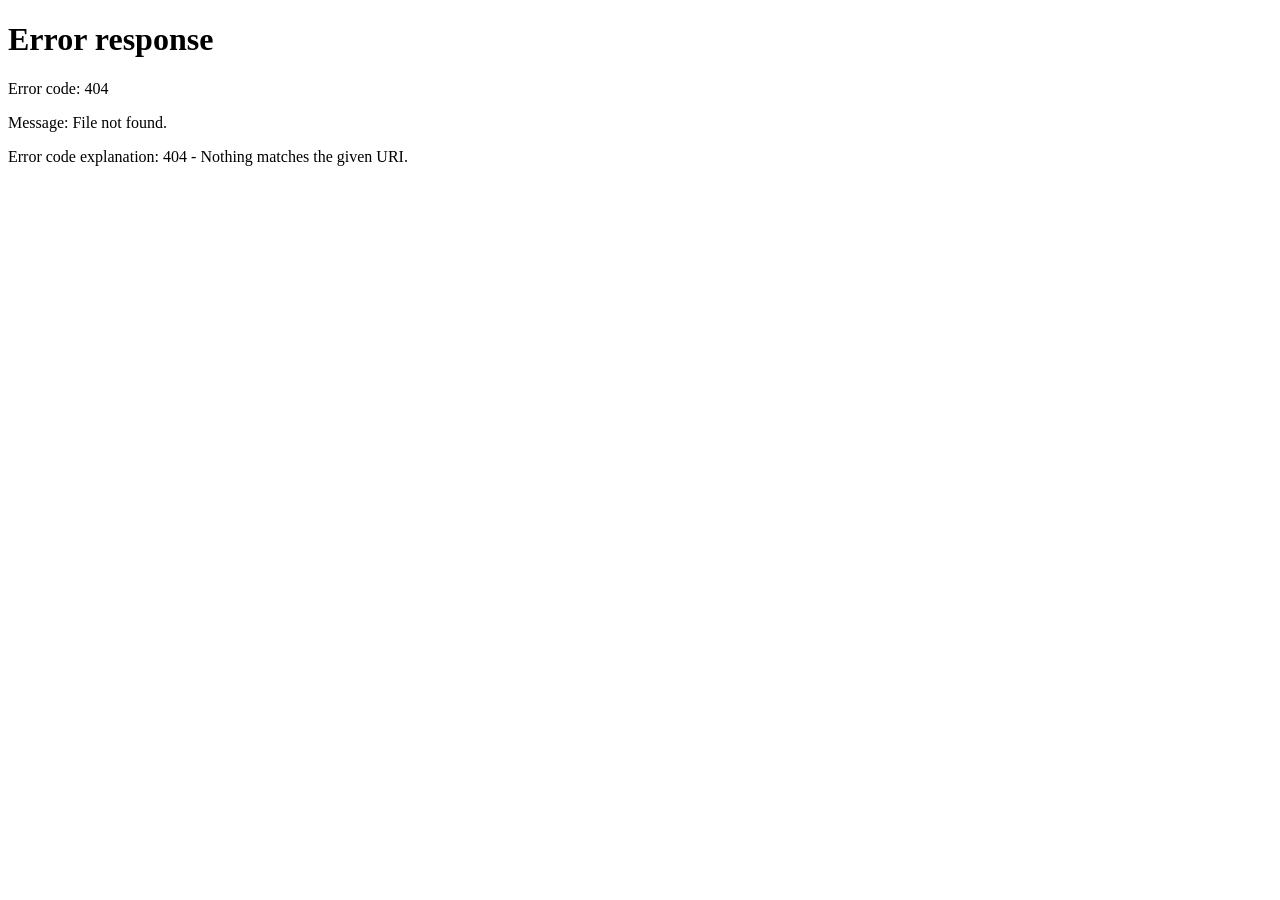
==== index.html @ 526b2ed6 "Add mobile-first FareSense index.html" ====
<!DOCTYPE html>
<html lang="en">
<head>
  <meta charset="UTF-8" />
  <meta name="viewport" content="width=device-width, initial-scale=1, viewport-fit=cover" />
  <meta name="theme-color" content="#0b0f14" />
  <meta name="apple-mobile-web-app-capable" content="yes" />
  <meta name="apple-mobile-web-app-status-bar-style" content="black-translucent" />
  <meta name="apple-mobile-web-app-title" content="FareSense" />
  <title>FareSense — Uber Driver Profit Copilot</title>
  <meta name="description" content="Decide in seconds whether an Uber offer is actually profitable after pickup miles, fuel, and wear. Built by Futuret3ch and MemeTorrent." />
</head>
<body>
<p>Loading FareSense…</p>
<script>location.replace('./app.html')</script>
</body>
</html>
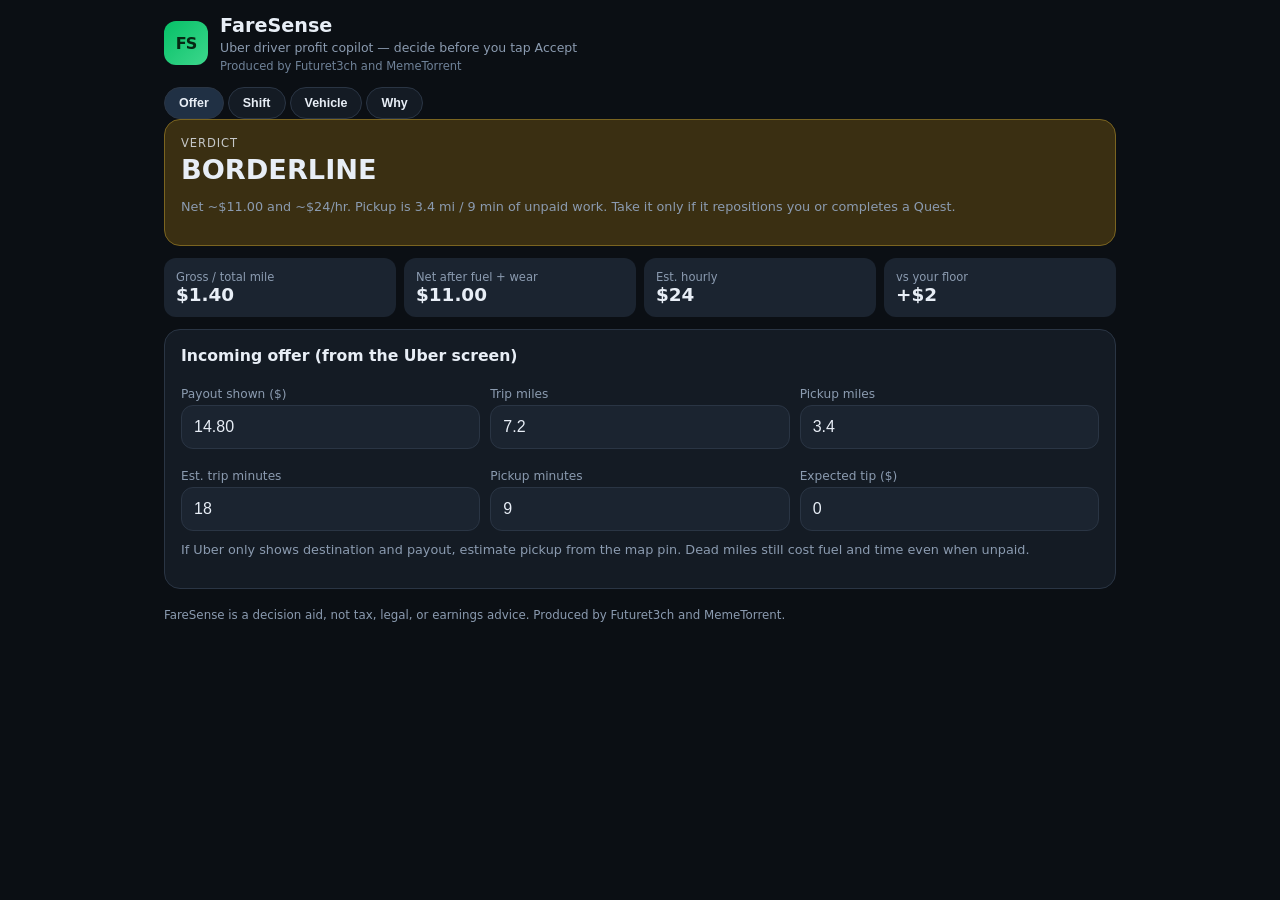
==== commit 3b903345: "Replace stub index with full mobile FareSense UI" ====
--- a/index.html
+++ b/index.html
@@ -9,9 +9,116 @@
   <meta name="apple-mobile-web-app-title" content="FareSense" />
   <title>FareSense — Uber Driver Profit Copilot</title>
   <meta name="description" content="Decide in seconds whether an Uber offer is actually profitable after pickup miles, fuel, and wear. Built by Futuret3ch and MemeTorrent." />
+  <link rel="stylesheet" href="styles.css" />
 </head>
 <body>
-<p>Loading FareSense…</p>
-<script>location.replace('./app.html')</script>
+  <div class="wrap">
+    <header>
+      <div class="brand">
+        <div class="logo">FS</div>
+        <div>
+          <h1>FareSense</h1>
+          <div class="sub">Uber driver profit copilot — decide before you tap Accept</div>
+          <div class="byline">Produced by Futuret3ch and MemeTorrent</div>
+        </div>
+      </div>
+    </header>
+    <nav class="tabs">
+      <button class="active" data-tab="offer">Offer</button>
+      <button data-tab="shift">Shift</button>
+      <button data-tab="vehicle">Vehicle</button>
+      <button data-tab="why">Why</button>
+    </nav>
+    <section id="tab-offer">
+      <div id="verdict" class="verdict maybe">
+        <div class="kicker">Verdict</div>
+        <h3 id="verdictTitle">Set your vehicle, then punch in the offer</h3>
+        <p id="verdictText" class="hint">Pickup miles are the silent profit killer. This tool prices them in.</p>
+      </div>
+      <div class="metrics">
+        <div class="metric"><span>Gross / total mile</span><b id="mGross">—</b></div>
+        <div class="metric"><span>Net after fuel + wear</span><b id="mNet">—</b></div>
+        <div class="metric"><span>Est. hourly</span><b id="mHour">—</b></div>
+        <div class="metric"><span>vs your floor</span><b id="mFloor">—</b></div>
+      </div>
+      <div class="card">
+        <h2>Incoming offer (from the Uber screen)</h2>
+        <div class="grid three">
+          <div><label>Payout shown ($)</label><input id="payout" type="number" inputmode="decimal" step="0.01" value="14.80" /></div>
+          <div><label>Trip miles</label><input id="tripMiles" type="number" inputmode="decimal" step="0.1" value="7.2" /></div>
+          <div><label>Pickup miles</label><input id="pickupMiles" type="number" inputmode="decimal" step="0.1" value="3.4" /></div>
+          <div><label>Est. trip minutes</label><input id="tripMin" type="number" inputmode="numeric" value="18" /></div>
+          <div><label>Pickup minutes</label><input id="pickupMin" type="number" inputmode="numeric" value="9" /></div>
+          <div><label>Expected tip ($)</label><input id="tip" type="number" inputmode="decimal" step="0.01" value="0" /></div>
+        </div>
+        <p class="hint" style="margin-top:10px">If Uber only shows destination and payout, estimate pickup from the map pin. Dead miles still cost fuel and time even when unpaid.</p>
+      </div>
+    </section>
+    <section id="tab-shift" class="hidden">
+      <div class="card">
+        <h2>Log this offer into today's shift</h2>
+        <div class="row-actions">
+          <button class="btn" id="logTake">Log as accepted</button>
+          <button class="btn ghost" id="logSkip">Log as declined</button>
+        </div>
+        <p class="hint" style="margin-top:10px">Numbers stay on this device only. No account, no upload.</p>
+      </div>
+      <div class="card">
+        <h2>Today</h2>
+        <div class="metrics">
+          <div class="metric"><span>Gross logged</span><b id="sGross">$0</b></div>
+          <div class="metric"><span>Net after vehicle</span><b id="sNet">$0</b></div>
+          <div class="metric"><span>Active minutes</span><b id="sMin">0</b></div>
+          <div class="metric"><span>True hourly</span><b id="sHour">—</b></div>
+        </div>
+        <div style="overflow:auto; margin-top:12px">
+          <table>
+            <thead><tr><th>Time</th><th>Action</th><th>Payout</th><th>Miles</th><th>Net</th></tr></thead>
+            <tbody id="shiftBody"></tbody>
+          </table>
+        </div>
+        <div class="row-actions">
+          <button class="btn ghost" id="clearShift">Clear today</button>
+        </div>
+      </div>
+    </section>
+    <section id="tab-vehicle" class="hidden">
+      <div class="card">
+        <h2>Your real cost of rolling</h2>
+        <div class="grid">
+          <div><label>Fuel price ($ / gal or kWh)</label><input id="fuelPrice" type="number" step="0.01" value="3.89" /></div>
+          <div><label>MPG or mi/kWh</label><input id="mpg" type="number" step="0.1" value="28" /></div>
+          <div><label>Wear / insurance / maint ($ / mile)</label><input id="wear" type="number" step="0.01" value="0.22" /></div>
+          <div><label>Minimum acceptable net $/hour</label><input id="floor" type="number" step="1" value="22" /></div>
+          <div><label>Tax set-aside %</label><input id="taxPct" type="number" step="1" value="25" /></div>
+          <div>
+            <label>IRS mileage reference</label>
+            <select id="irs">
+              <option value="0.76" selected>Jul–Dec 2026 · $0.76</option>
+              <option value="0.725">Jan–Jun 2026 · $0.725</option>
+            </select>
+          </div>
+        </div>
+        <p class="hint" style="margin-top:10px">Default wear of $0.22/mi is a conservative all-in for a typical mid-size sedan after fuel. IRS rate is a tax deduction, not cash — FareSense uses operating cost for the verdict.</p>
+      </div>
+    </section>
+    <section id="tab-why" class="hidden">
+      <div class="card">
+        <h2>The problem this solves</h2>
+        <p class="hint">Uber’s 2026 driver app still does not answer the question that matters in the 8-second accept window:</p>
+        <p><b>“After I drive to the rider, burn fuel, and put miles on this car, is this trip above my floor?”</b></p>
+        <p class="hint">Trackers tell you after the fact. Automation taps for you. FareSense is the missing middle.</p>
+      </div>
+      <div class="card">
+        <h2>Produced by</h2>
+        <p><b>Futuret3ch</b> — product and engineering.</p>
+        <p><b>MemeTorrent</b> — driver experience and distribution.</p>
+      </div>
+    </section>
+    <footer>
+      FareSense is a decision aid, not tax, legal, or earnings advice. Produced by Futuret3ch and MemeTorrent.
+    </footer>
+  </div>
+  <script src="app.js"></script>
 </body>
-</html>+</html>
--- a/styles.css
+++ b/styles.css
@@ -0,0 +1,91 @@
+:root {
+      --bg: #0b0f14;
+      --panel: #141b24;
+      --panel-2: #1b2430;
+      --line: #2a3544;
+      --text: #e8eef6;
+      --muted: #8b9bb0;
+      --green: #3dd68c;
+      --green-dim: #163528;
+      --amber: #f5c542;
+      --amber-dim: #3a2f12;
+      --red: #ff6b6b;
+      --red-dim: #3a1618;
+      --uber: #06c167;
+      --safe-b: env(safe-area-inset-bottom);
+      --safe-t: env(safe-area-inset-top);
+    }
+    * { box-sizing: border-box; -webkit-tap-highlight-color: transparent; }
+    html, body { margin: 0; padding: 0; background: var(--bg); color: var(--text);
+      font-family: ui-sans-serif, system-ui, -apple-system, Segoe UI, Roboto, Helvetica, Arial, sans-serif; }
+    body { min-height: 100dvh; padding-bottom: calc(72px + var(--safe-b)); }
+    .wrap { max-width: 980px; margin: 0 auto; padding: calc(14px + var(--safe-t)) 14px 24px; }
+    header { margin-bottom: 14px; }
+    .brand { display: flex; gap: 12px; align-items: center; }
+    .logo {
+      width: 44px; height: 44px; border-radius: 12px; flex-shrink: 0;
+      background: linear-gradient(135deg, #06c167, #3dd68c);
+      display: grid; place-items: center; font-weight: 800; color: #062813; letter-spacing: -1px;
+    }
+    h1 { font-size: 1.2rem; margin: 0; line-height: 1.2; }
+    .sub { color: var(--muted); font-size: 0.78rem; margin-top: 3px; line-height: 1.35; }
+    .byline { color: #6f8298; font-size: 0.72rem; margin-top: 2px; }
+    nav.tabs {
+      position: fixed; left: 0; right: 0; bottom: 0; z-index: 20;
+      display: grid; grid-template-columns: repeat(4, 1fr); gap: 4px;
+      padding: 8px 10px calc(10px + var(--safe-b));
+      background: rgba(11,15,20,0.94); border-top: 1px solid var(--line);
+      backdrop-filter: blur(10px);
+    }
+    nav.tabs button {
+      background: transparent; border: 0; color: var(--muted);
+      padding: 10px 4px; border-radius: 12px; cursor: pointer; font-size: 0.78rem; font-weight: 600;
+    }
+    nav.tabs button.active { background: #203044; color: var(--text); }
+    .card {
+      background: var(--panel); border: 1px solid var(--line); border-radius: 16px;
+      padding: 16px; margin-bottom: 12px;
+    }
+    h2 { font-size: 0.98rem; margin: 0 0 12px; }
+    label { display: block; font-size: 0.76rem; color: var(--muted); margin: 10px 0 4px; }
+    input, select {
+      width: 100%; background: var(--panel-2); border: 1px solid var(--line);
+      color: var(--text); border-radius: 12px; padding: 12px; font-size: 16px;
+    }
+    .grid { display: grid; grid-template-columns: 1fr 1fr; gap: 10px; }
+    .grid.three { grid-template-columns: 1fr 1fr; }
+    @media (min-width: 720px) {
+      .grid.three { grid-template-columns: repeat(3, 1fr); }
+      body { padding-bottom: 24px; }
+      nav.tabs {
+        position: static; display: flex; background: transparent; border: 0;
+        padding: 0; margin-top: 12px; backdrop-filter: none;
+      }
+      nav.tabs button {
+        background: var(--panel); border: 1px solid var(--line); color: var(--text);
+        padding: 8px 14px; border-radius: 999px;
+      }
+    }
+    .verdict { border-radius: 16px; padding: 16px; margin-bottom: 12px; border: 1px solid; }
+    .verdict.take { background: var(--green-dim); border-color: #2a7a52; }
+    .verdict.maybe { background: var(--amber-dim); border-color: #7a6420; }
+    .verdict.skip { background: var(--red-dim); border-color: #7a2a2e; }
+    .verdict .kicker { font-size: 0.72rem; letter-spacing: 0.08em; text-transform: uppercase; opacity: 0.8; }
+    .verdict h3 { margin: 4px 0 8px; font-size: 1.7rem; }
+    .metrics { display: grid; grid-template-columns: 1fr 1fr; gap: 8px; margin-bottom: 12px; }
+    @media (min-width: 720px) { .metrics { grid-template-columns: repeat(4, 1fr); } }
+    .metric { background: var(--panel-2); border-radius: 12px; padding: 12px; }
+    .metric span { display: block; color: var(--muted); font-size: 0.72rem; }
+    .metric b { font-size: 1.15rem; }
+    .hint { color: var(--muted); font-size: 0.8rem; line-height: 1.45; }
+    table { width: 100%; border-collapse: collapse; font-size: 0.84rem; }
+    th, td { text-align: left; padding: 8px 6px; border-bottom: 1px solid var(--line); }
+    th { color: var(--muted); font-weight: 600; }
+    .btn {
+      background: var(--uber); color: #062813; border: 0; font-weight: 700;
+      padding: 14px 16px; border-radius: 12px; cursor: pointer; width: 100%; font-size: 1rem;
+    }
+    .btn.ghost { background: transparent; color: var(--text); border: 1px solid var(--line); }
+    .row-actions { display: flex; gap: 8px; margin-top: 12px; }
+    .hidden { display: none; }
+    footer { color: var(--muted); font-size: 0.74rem; margin-top: 18px; line-height: 1.5; }
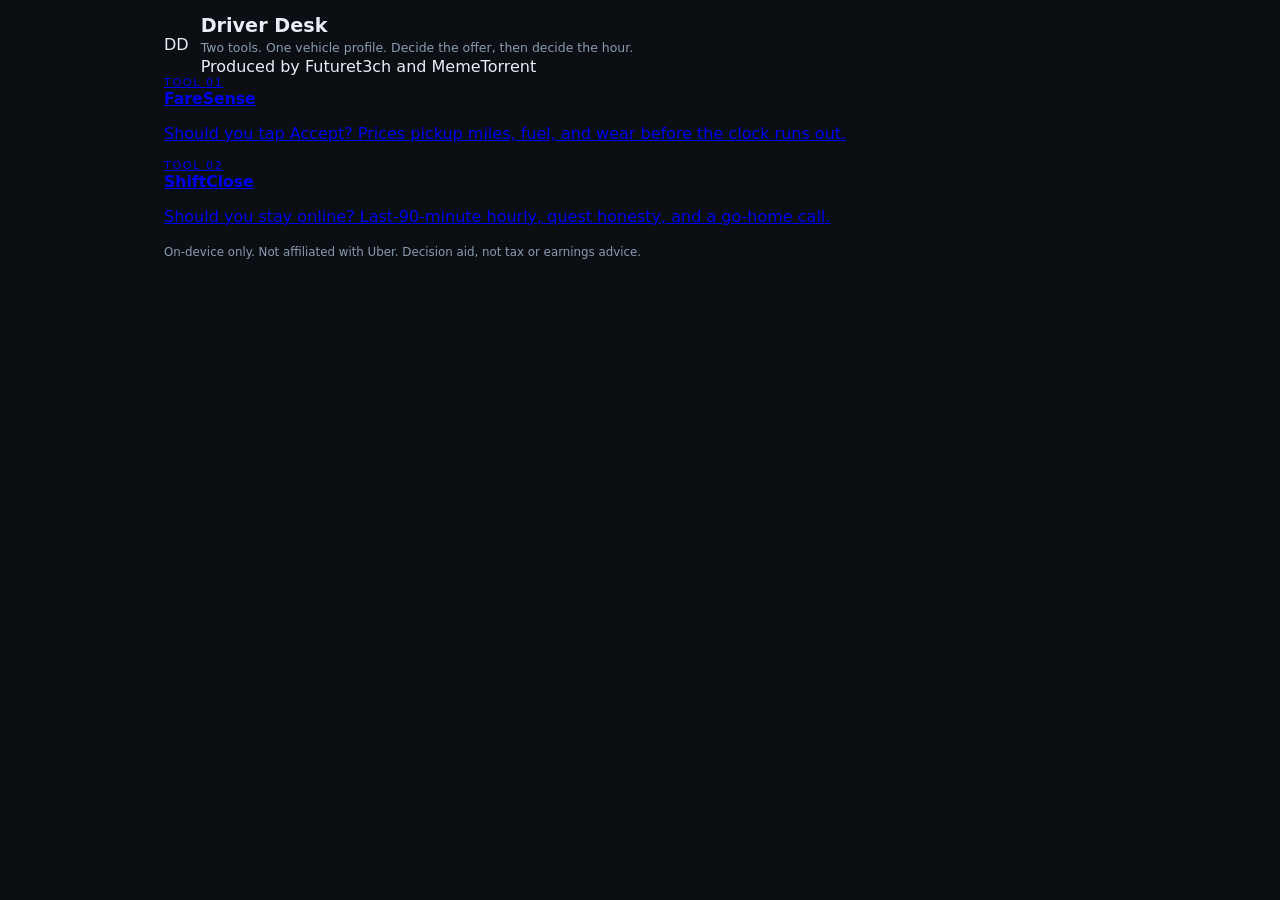
==== commit d0fe7848: "Add Driver Desk hub, ShiftClose, and shared store" ====
--- a/index.html
+++ b/index.html
@@ -3,122 +3,34 @@
 <head>
   <meta charset="UTF-8" />
   <meta name="viewport" content="width=device-width, initial-scale=1, viewport-fit=cover" />
-  <meta name="theme-color" content="#0b0f14" />
+  <meta name="theme-color" content="#100e0b" />
   <meta name="apple-mobile-web-app-capable" content="yes" />
-  <meta name="apple-mobile-web-app-status-bar-style" content="black-translucent" />
-  <meta name="apple-mobile-web-app-title" content="FareSense" />
-  <title>FareSense — Uber Driver Profit Copilot</title>
-  <meta name="description" content="Decide in seconds whether an Uber offer is actually profitable after pickup miles, fuel, and wear. Built by Futuret3ch and MemeTorrent." />
+  <title>Driver Desk — Futuret3ch × MemeTorrent</title>
   <link rel="stylesheet" href="styles.css" />
 </head>
 <body>
   <div class="wrap">
-    <header>
-      <div class="brand">
-        <div class="logo">FS</div>
+    <div class="top">
+      <div style="display:flex;gap:12px;align-items:center">
+        <div class="mark">DD</div>
         <div>
-          <h1>FareSense</h1>
-          <div class="sub">Uber driver profit copilot — decide before you tap Accept</div>
-          <div class="byline">Produced by Futuret3ch and MemeTorrent</div>
+          <h1>Driver Desk</h1>
+          <div class="sub">Two tools. One vehicle profile. Decide the offer, then decide the hour.</div>
+          <div class="by">Produced by Futuret3ch and MemeTorrent</div>
         </div>
       </div>
-    </header>
-    <nav class="tabs">
-      <button class="active" data-tab="offer">Offer</button>
-      <button data-tab="shift">Shift</button>
-      <button data-tab="vehicle">Vehicle</button>
-      <button data-tab="why">Why</button>
-    </nav>
-    <section id="tab-offer">
-      <div id="verdict" class="verdict maybe">
-        <div class="kicker">Verdict</div>
-        <h3 id="verdictTitle">Set your vehicle, then punch in the offer</h3>
-        <p id="verdictText" class="hint">Pickup miles are the silent profit killer. This tool prices them in.</p>
-      </div>
-      <div class="metrics">
-        <div class="metric"><span>Gross / total mile</span><b id="mGross">—</b></div>
-        <div class="metric"><span>Net after fuel + wear</span><b id="mNet">—</b></div>
-        <div class="metric"><span>Est. hourly</span><b id="mHour">—</b></div>
-        <div class="metric"><span>vs your floor</span><b id="mFloor">—</b></div>
-      </div>
-      <div class="card">
-        <h2>Incoming offer (from the Uber screen)</h2>
-        <div class="grid three">
-          <div><label>Payout shown ($)</label><input id="payout" type="number" inputmode="decimal" step="0.01" value="14.80" /></div>
-          <div><label>Trip miles</label><input id="tripMiles" type="number" inputmode="decimal" step="0.1" value="7.2" /></div>
-          <div><label>Pickup miles</label><input id="pickupMiles" type="number" inputmode="decimal" step="0.1" value="3.4" /></div>
-          <div><label>Est. trip minutes</label><input id="tripMin" type="number" inputmode="numeric" value="18" /></div>
-          <div><label>Pickup minutes</label><input id="pickupMin" type="number" inputmode="numeric" value="9" /></div>
-          <div><label>Expected tip ($)</label><input id="tip" type="number" inputmode="decimal" step="0.01" value="0" /></div>
-        </div>
-        <p class="hint" style="margin-top:10px">If Uber only shows destination and payout, estimate pickup from the map pin. Dead miles still cost fuel and time even when unpaid.</p>
-      </div>
-    </section>
-    <section id="tab-shift" class="hidden">
-      <div class="card">
-        <h2>Log this offer into today's shift</h2>
-        <div class="row-actions">
-          <button class="btn" id="logTake">Log as accepted</button>
-          <button class="btn ghost" id="logSkip">Log as declined</button>
-        </div>
-        <p class="hint" style="margin-top:10px">Numbers stay on this device only. No account, no upload.</p>
-      </div>
-      <div class="card">
-        <h2>Today</h2>
-        <div class="metrics">
-          <div class="metric"><span>Gross logged</span><b id="sGross">$0</b></div>
-          <div class="metric"><span>Net after vehicle</span><b id="sNet">$0</b></div>
-          <div class="metric"><span>Active minutes</span><b id="sMin">0</b></div>
-          <div class="metric"><span>True hourly</span><b id="sHour">—</b></div>
-        </div>
-        <div style="overflow:auto; margin-top:12px">
-          <table>
-            <thead><tr><th>Time</th><th>Action</th><th>Payout</th><th>Miles</th><th>Net</th></tr></thead>
-            <tbody id="shiftBody"></tbody>
-          </table>
-        </div>
-        <div class="row-actions">
-          <button class="btn ghost" id="clearShift">Clear today</button>
-        </div>
-      </div>
-    </section>
-    <section id="tab-vehicle" class="hidden">
-      <div class="card">
-        <h2>Your real cost of rolling</h2>
-        <div class="grid">
-          <div><label>Fuel price ($ / gal or kWh)</label><input id="fuelPrice" type="number" step="0.01" value="3.89" /></div>
-          <div><label>MPG or mi/kWh</label><input id="mpg" type="number" step="0.1" value="28" /></div>
-          <div><label>Wear / insurance / maint ($ / mile)</label><input id="wear" type="number" step="0.01" value="0.22" /></div>
-          <div><label>Minimum acceptable net $/hour</label><input id="floor" type="number" step="1" value="22" /></div>
-          <div><label>Tax set-aside %</label><input id="taxPct" type="number" step="1" value="25" /></div>
-          <div>
-            <label>IRS mileage reference</label>
-            <select id="irs">
-              <option value="0.76" selected>Jul–Dec 2026 · $0.76</option>
-              <option value="0.725">Jan–Jun 2026 · $0.725</option>
-            </select>
-          </div>
-        </div>
-        <p class="hint" style="margin-top:10px">Default wear of $0.22/mi is a conservative all-in for a typical mid-size sedan after fuel. IRS rate is a tax deduction, not cash — FareSense uses operating cost for the verdict.</p>
-      </div>
-    </section>
-    <section id="tab-why" class="hidden">
-      <div class="card">
-        <h2>The problem this solves</h2>
-        <p class="hint">Uber’s 2026 driver app still does not answer the question that matters in the 8-second accept window:</p>
-        <p><b>“After I drive to the rider, burn fuel, and put miles on this car, is this trip above my floor?”</b></p>
-        <p class="hint">Trackers tell you after the fact. Automation taps for you. FareSense is the missing middle.</p>
-      </div>
-      <div class="card">
-        <h2>Produced by</h2>
-        <p><b>Futuret3ch</b> — product and engineering.</p>
-        <p><b>MemeTorrent</b> — driver experience and distribution.</p>
-      </div>
-    </section>
-    <footer>
-      FareSense is a decision aid, not tax, legal, or earnings advice. Produced by Futuret3ch and MemeTorrent.
-    </footer>
+    </div>
+    <a class="hero-card" href="offer.html">
+      <div class="k" style="letter-spacing:.14em;text-transform:uppercase;color:var(--mute);font-size:.7rem">Tool 01</div>
+      <h2>FareSense</h2>
+      <p class="fine">Should you tap Accept? Prices pickup miles, fuel, and wear before the clock runs out.</p>
+    </a>
+    <a class="hero-card" href="shiftclose.html">
+      <div class="k" style="letter-spacing:.14em;text-transform:uppercase;color:var(--mute);font-size:.7rem">Tool 02</div>
+      <h2>ShiftClose</h2>
+      <p class="fine">Should you stay online? Last-90-minute hourly, quest honesty, and a go-home call.</p>
+    </a>
+    <footer>On-device only. Not affiliated with Uber. Decision aid, not tax or earnings advice.</footer>
   </div>
-  <script src="app.js"></script>
 </body>
 </html>
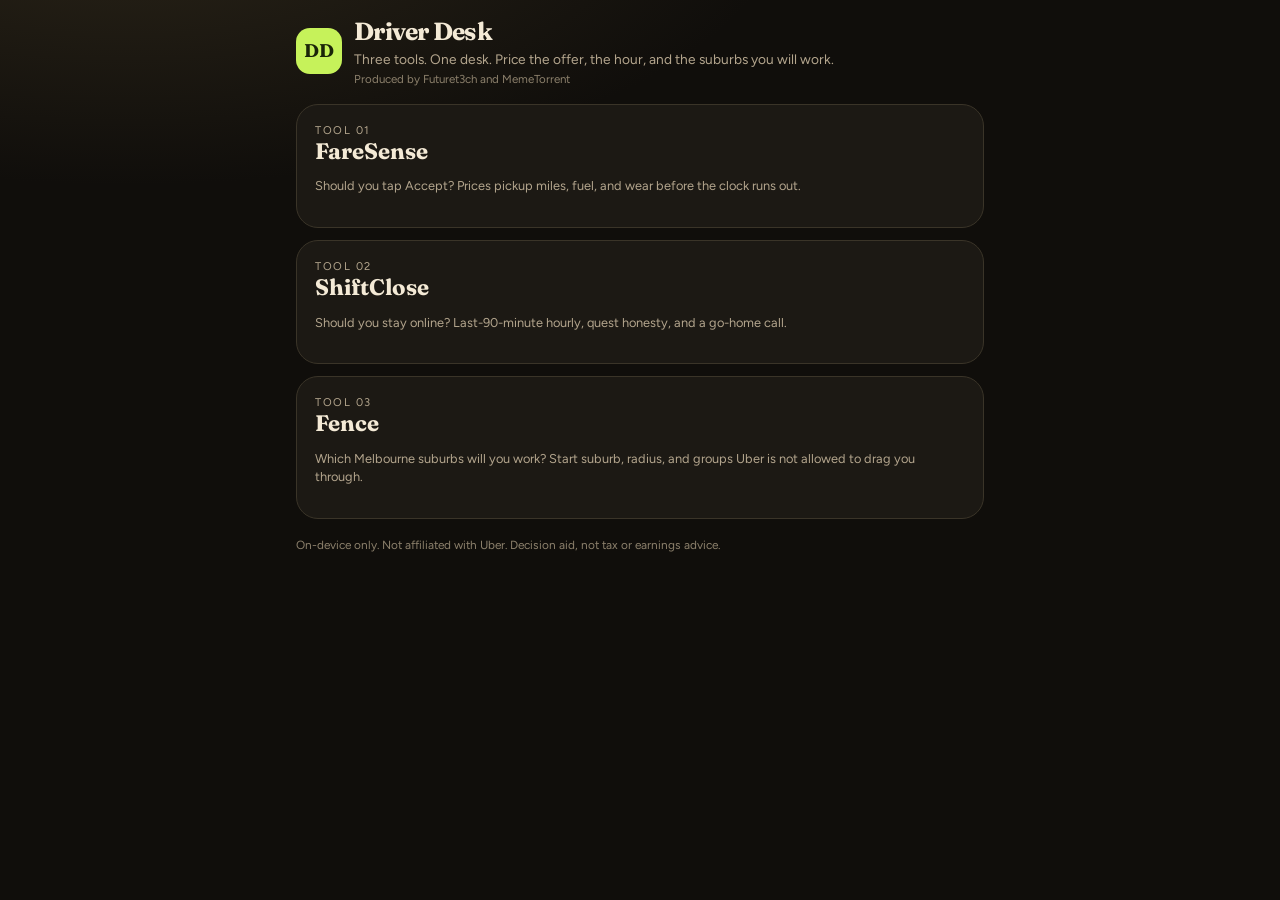
==== commit d7c100d3: "Add Melbourne suburb fence beside ShiftClose. Drivers can set a start suburb, a radius, and which su" ====
--- a/index.html
+++ b/index.html
@@ -15,7 +15,7 @@
         <div class="mark">DD</div>
         <div>
           <h1>Driver Desk</h1>
-          <div class="sub">Two tools. One vehicle profile. Decide the offer, then decide the hour.</div>
+          <div class="sub">Three tools. One desk. Price the offer, the hour, and the suburbs you will work.</div>
           <div class="by">Produced by Futuret3ch and MemeTorrent</div>
         </div>
       </div>
@@ -30,6 +30,11 @@
       <h2>ShiftClose</h2>
       <p class="fine">Should you stay online? Last-90-minute hourly, quest honesty, and a go-home call.</p>
     </a>
+    <a class="hero-card" href="fence.html">
+      <div class="k" style="letter-spacing:.14em;text-transform:uppercase;color:var(--mute);font-size:.7rem">Tool 03</div>
+      <h2>Fence</h2>
+      <p class="fine">Which Melbourne suburbs will you work? Start suburb, radius, and groups Uber is not allowed to drag you through.</p>
+    </a>
     <footer>On-device only. Not affiliated with Uber. Decision aid, not tax or earnings advice.</footer>
   </div>
 </body>
--- a/styles.css
+++ b/styles.css
@@ -1,91 +1,69 @@
+@import url("https://fonts.googleapis.com/css2?family=Fraunces:opsz,wght@9..144,500;9..144,700&family=Figtree:wght@400;500;600;700&display=swap");
 :root {
-      --bg: #0b0f14;
-      --panel: #141b24;
-      --panel-2: #1b2430;
-      --line: #2a3544;
-      --text: #e8eef6;
-      --muted: #8b9bb0;
-      --green: #3dd68c;
-      --green-dim: #163528;
-      --amber: #f5c542;
-      --amber-dim: #3a2f12;
-      --red: #ff6b6b;
-      --red-dim: #3a1618;
-      --uber: #06c167;
-      --safe-b: env(safe-area-inset-bottom);
-      --safe-t: env(safe-area-inset-top);
-    }
-    * { box-sizing: border-box; -webkit-tap-highlight-color: transparent; }
-    html, body { margin: 0; padding: 0; background: var(--bg); color: var(--text);
-      font-family: ui-sans-serif, system-ui, -apple-system, Segoe UI, Roboto, Helvetica, Arial, sans-serif; }
-    body { min-height: 100dvh; padding-bottom: calc(72px + var(--safe-b)); }
-    .wrap { max-width: 980px; margin: 0 auto; padding: calc(14px + var(--safe-t)) 14px 24px; }
-    header { margin-bottom: 14px; }
-    .brand { display: flex; gap: 12px; align-items: center; }
-    .logo {
-      width: 44px; height: 44px; border-radius: 12px; flex-shrink: 0;
-      background: linear-gradient(135deg, #06c167, #3dd68c);
-      display: grid; place-items: center; font-weight: 800; color: #062813; letter-spacing: -1px;
-    }
-    h1 { font-size: 1.2rem; margin: 0; line-height: 1.2; }
-    .sub { color: var(--muted); font-size: 0.78rem; margin-top: 3px; line-height: 1.35; }
-    .byline { color: #6f8298; font-size: 0.72rem; margin-top: 2px; }
-    nav.tabs {
-      position: fixed; left: 0; right: 0; bottom: 0; z-index: 20;
-      display: grid; grid-template-columns: repeat(4, 1fr); gap: 4px;
-      padding: 8px 10px calc(10px + var(--safe-b));
-      background: rgba(11,15,20,0.94); border-top: 1px solid var(--line);
-      backdrop-filter: blur(10px);
-    }
-    nav.tabs button {
-      background: transparent; border: 0; color: var(--muted);
-      padding: 10px 4px; border-radius: 12px; cursor: pointer; font-size: 0.78rem; font-weight: 600;
-    }
-    nav.tabs button.active { background: #203044; color: var(--text); }
-    .card {
-      background: var(--panel); border: 1px solid var(--line); border-radius: 16px;
-      padding: 16px; margin-bottom: 12px;
-    }
-    h2 { font-size: 0.98rem; margin: 0 0 12px; }
-    label { display: block; font-size: 0.76rem; color: var(--muted); margin: 10px 0 4px; }
-    input, select {
-      width: 100%; background: var(--panel-2); border: 1px solid var(--line);
-      color: var(--text); border-radius: 12px; padding: 12px; font-size: 16px;
-    }
-    .grid { display: grid; grid-template-columns: 1fr 1fr; gap: 10px; }
-    .grid.three { grid-template-columns: 1fr 1fr; }
-    @media (min-width: 720px) {
-      .grid.three { grid-template-columns: repeat(3, 1fr); }
-      body { padding-bottom: 24px; }
-      nav.tabs {
-        position: static; display: flex; background: transparent; border: 0;
-        padding: 0; margin-top: 12px; backdrop-filter: none;
-      }
-      nav.tabs button {
-        background: var(--panel); border: 1px solid var(--line); color: var(--text);
-        padding: 8px 14px; border-radius: 999px;
-      }
-    }
-    .verdict { border-radius: 16px; padding: 16px; margin-bottom: 12px; border: 1px solid; }
-    .verdict.take { background: var(--green-dim); border-color: #2a7a52; }
-    .verdict.maybe { background: var(--amber-dim); border-color: #7a6420; }
-    .verdict.skip { background: var(--red-dim); border-color: #7a2a2e; }
-    .verdict .kicker { font-size: 0.72rem; letter-spacing: 0.08em; text-transform: uppercase; opacity: 0.8; }
-    .verdict h3 { margin: 4px 0 8px; font-size: 1.7rem; }
-    .metrics { display: grid; grid-template-columns: 1fr 1fr; gap: 8px; margin-bottom: 12px; }
-    @media (min-width: 720px) { .metrics { grid-template-columns: repeat(4, 1fr); } }
-    .metric { background: var(--panel-2); border-radius: 12px; padding: 12px; }
-    .metric span { display: block; color: var(--muted); font-size: 0.72rem; }
-    .metric b { font-size: 1.15rem; }
-    .hint { color: var(--muted); font-size: 0.8rem; line-height: 1.45; }
-    table { width: 100%; border-collapse: collapse; font-size: 0.84rem; }
-    th, td { text-align: left; padding: 8px 6px; border-bottom: 1px solid var(--line); }
-    th { color: var(--muted); font-weight: 600; }
-    .btn {
-      background: var(--uber); color: #062813; border: 0; font-weight: 700;
-      padding: 14px 16px; border-radius: 12px; cursor: pointer; width: 100%; font-size: 1rem;
-    }
-    .btn.ghost { background: transparent; color: var(--text); border: 1px solid var(--line); }
-    .row-actions { display: flex; gap: 8px; margin-top: 12px; }
-    .hidden { display: none; }
-    footer { color: var(--muted); font-size: 0.74rem; margin-top: 18px; line-height: 1.5; }
+  --bg: #100e0b; --ink: #f4ead6; --mute: #b3a58d; --line: #3a3428;
+  --card: #1c1914; --mint: #c6f25a; --mint-ink: #1a2408; --amber: #ffb020; --amber-ink: #2a1c04;
+  --safe-b: env(safe-area-inset-bottom); --safe-t: env(safe-area-inset-top);
+}
+* { box-sizing: border-box; -webkit-tap-highlight-color: transparent; }
+html, body { margin: 0; background: var(--bg); color: var(--ink); font-family: Figtree, system-ui, sans-serif; min-height: 100dvh; }
+body { background: radial-gradient(1200px 500px at 10% -10%, #2a2418 0%, transparent 55%), var(--bg); padding-bottom: calc(84px + var(--safe-b)); }
+.wrap { max-width: 720px; margin: 0 auto; padding: calc(16px + var(--safe-t)) 16px 24px; }
+.top { display: flex; justify-content: space-between; align-items: flex-start; gap: 12px; margin-bottom: 18px; }
+.mark { width: 46px; height: 46px; border-radius: 14px; background: var(--mint); color: var(--mint-ink); display: grid; place-items: center; font-family: Fraunces, Georgia, serif; font-weight: 700; font-size: 1.15rem; flex-shrink: 0; }
+.mark.alt { background: var(--amber); color: var(--amber-ink); }
+h1 { font-family: Fraunces, Georgia, serif; font-size: 1.55rem; margin: 0; letter-spacing: -0.03em; }
+.sub { color: var(--mute); font-size: 0.86rem; margin-top: 4px; line-height: 1.35; }
+.by { color: #8c806c; font-size: 0.72rem; margin-top: 3px; }
+.switch { display: flex; gap: 6px; }
+.switch a { text-decoration: none; color: var(--ink); border: 1px solid var(--line); background: var(--card); border-radius: 999px; padding: 8px 12px; font-size: 0.75rem; font-weight: 600; }
+.switch a.on { background: var(--ink); color: var(--bg); border-color: var(--ink); }
+.ticket { border-radius: 22px; padding: 20px 18px 18px; margin-bottom: 14px; border: 1px solid var(--line); }
+.ticket .k { font-size: 0.7rem; letter-spacing: 0.16em; text-transform: uppercase; color: var(--mute); }
+.ticket h2 { font-family: Fraunces, Georgia, serif; font-size: 2.35rem; margin: 6px 0 8px; letter-spacing: -0.04em; }
+.ticket p { margin: 0; color: var(--mute); line-height: 1.45; font-size: 0.92rem; }
+.ticket.go { background: linear-gradient(180deg, #2a3a12, #1b2410); border-color: #5a7a22; }
+.ticket.hold { background: linear-gradient(180deg, #3a2c10, #241c0e); border-color: #8a6a20; }
+.ticket.stop { background: linear-gradient(180deg, #3a1612, #24100e); border-color: #8a3a2a; }
+.meters { display: grid; grid-template-columns: 1fr 1fr; gap: 8px; margin-bottom: 14px; }
+.meter { background: var(--card); border: 1px solid var(--line); border-radius: 16px; padding: 12px; }
+.meter span { display: block; color: var(--mute); font-size: 0.7rem; text-transform: uppercase; letter-spacing: 0.08em; }
+.meter b { display: block; font-family: Fraunces, Georgia, serif; font-size: 1.35rem; margin-top: 4px; }
+.panel { background: var(--card); border: 1px solid var(--line); border-radius: 20px; padding: 16px; margin-bottom: 12px; }
+.panel h3 { margin: 0 0 12px; font-size: 0.95rem; }
+label { display: block; color: var(--mute); font-size: 0.74rem; margin: 10px 0 5px; }
+input, select { width: 100%; background: #14120f; border: 1px solid var(--line); color: var(--ink); border-radius: 12px; padding: 12px; font-size: 16px; font-family: inherit; }
+.g2 { display: grid; grid-template-columns: 1fr 1fr; gap: 8px; }
+.row { display: flex; gap: 8px; margin-top: 12px; }
+button.primary, button.ghost { flex: 1; border-radius: 14px; padding: 14px 12px; font-weight: 700; font-size: 0.95rem; font-family: inherit; cursor: pointer; }
+button.primary { background: var(--mint); color: var(--mint-ink); border: 0; }
+button.ghost { background: transparent; color: var(--ink); border: 1px solid var(--line); }
+.fine { color: var(--mute); font-size: 0.8rem; line-height: 1.45; }
+table { width: 100%; border-collapse: collapse; font-size: 0.84rem; }
+th, td { text-align: left; padding: 8px 4px; border-bottom: 1px solid var(--line); }
+th { color: var(--mute); font-weight: 600; }
+.hidden { display: none; }
+.dock { position: fixed; left: 0; right: 0; bottom: 0; z-index: 20; display: grid; grid-template-columns: repeat(4, 1fr); padding: 8px 10px calc(10px + var(--safe-b)); background: rgba(16,14,11,0.92); border-top: 1px solid var(--line); backdrop-filter: blur(12px); }
+.dock button { background: 0; border: 0; color: var(--mute); padding: 10px 4px; border-radius: 12px; font-weight: 600; font-size: 0.78rem; font-family: inherit; }
+.dock button.on { background: #2a261c; color: var(--ink); }
+.hero-card { display: block; text-decoration: none; color: inherit; background: var(--card); border: 1px solid var(--line); border-radius: 22px; padding: 18px; margin-bottom: 12px; }
+.hero-card h2 { font-family: Fraunces, Georgia, serif; margin: 0 0 6px; font-size: 1.4rem; }
+footer { color: #8c806c; font-size: 0.74rem; margin-top: 18px; line-height: 1.5; }
+@media (min-width: 760px) {
+  body { padding-bottom: 24px; }
+  .dock { position: static; display: flex; gap: 6px; background: 0; border: 0; padding: 0 0 14px; backdrop-filter: none; }
+  .meters { grid-template-columns: repeat(4, 1fr); }
+}
+
+.range { width: 100%; accent-color: var(--mint); margin: 8px 0 4px; }
+.map { width: 100%; height: 280px; display: block; border-radius: 16px; }
+.chips { display: flex; flex-wrap: wrap; gap: 6px; max-height: 160px; overflow: auto; }
+.chip { border: 1px solid var(--line); background: #14120f; border-radius: 999px; padding: 4px 10px; font-size: 0.75rem; }
+.group-btn { text-align: left; border-radius: 16px; border: 1px solid var(--line); background: #14120f; color: var(--ink); padding: 12px; font-family: inherit; cursor: pointer; }
+.group-btn b { display: block; font-size: 0.9rem; }
+.group-btn span { display: block; color: var(--mute); font-size: 0.72rem; margin-top: 4px; line-height: 1.35; }
+.group-btn.on { border-color: var(--mint); }
+.presets { display: flex; gap: 8px; overflow-x: auto; margin: 0 0 12px; padding-bottom: 4px; }
+.preset { width: 11rem; flex: 0 0 auto; text-align: left; border-radius: 16px; border: 1px solid var(--line); background: var(--card); color: var(--ink); padding: 12px; font-family: inherit; cursor: pointer; }
+.preset b { display: block; }
+.preset span { display: block; color: var(--mute); font-size: 0.72rem; margin-top: 4px; line-height: 1.35; }
+.preset.on { border-color: var(--mint); }
